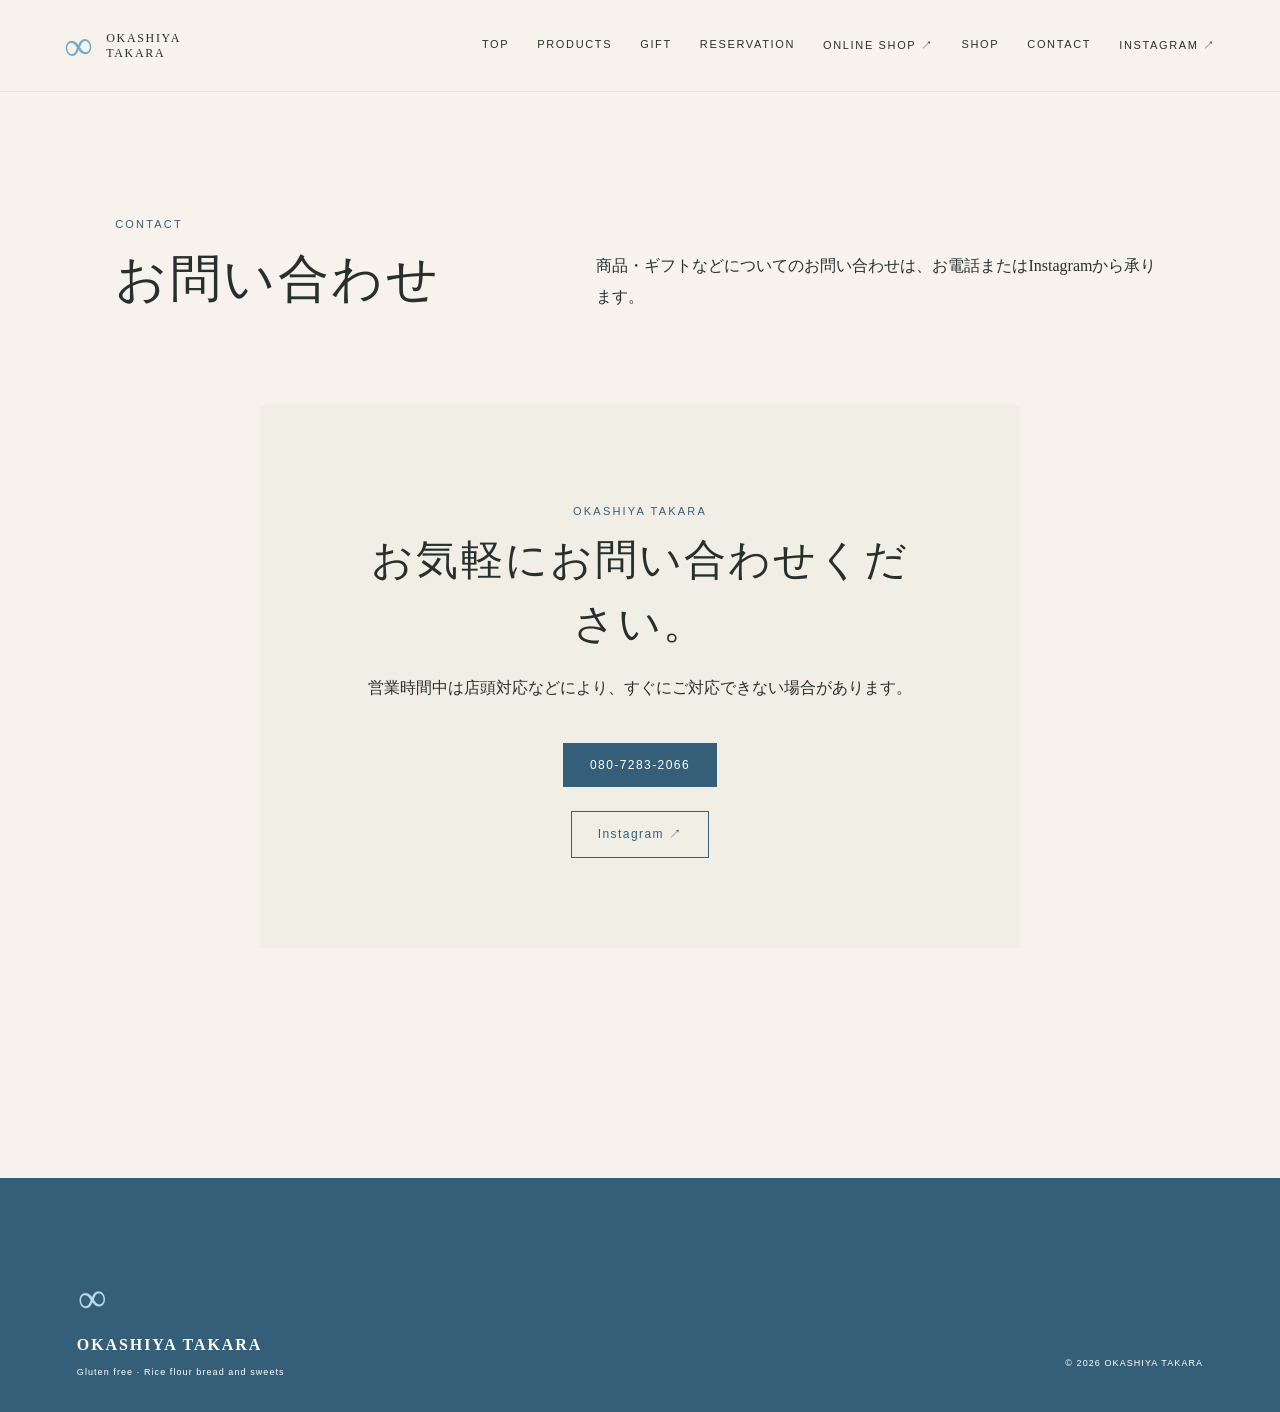
==== contact.html @ b6fbfa03 "Add files via upload" ====
<!doctype html><html lang='ja'><head><meta charset='utf-8'><meta name='viewport' content='width=device-width,initial-scale=1'><meta name='description' content='お菓子屋TAKARAへのお問い合わせ。商品、ギフト、注文限定のケーキ・タルトなどのご相談は、お電話またはInstagramから承ります。'><title>お問い合わせ｜お菓子屋TAKARA｜米粉のお菓子・ギフト</title><meta name='robots' content='index,follow'><meta name='theme-color' content='#f4f0e8'><meta property='og:type' content='website'><meta property='og:locale' content='ja_JP'><meta property='og:site_name' content='お菓子屋 TAKARA'><meta property='og:title' content='お問い合わせ｜お菓子屋TAKARA｜米粉のお菓子・ギフト'><meta property='og:description' content='お菓子屋TAKARAへのお問い合わせ。商品、ギフト、注文限定のケーキ・タルトなどのご相談は、お電話またはInstagramから承ります。'><link rel='stylesheet' href='style.css'></head><body><header class='sub-header'><a class='brand' href='index.html'><span class='bow'>∞</span><span>OKASHIYA<br>TAKARA</span></a><button class='menu' aria-label='メニュー'>MENU</button><nav><a href='index.html'>TOP</a><a href='menu.html'>PRODUCTS</a><a href='gift.html'>GIFT</a><a href='reservation.html'>RESERVATION</a><a href='https://okashiyatkr.base.shop/' target='_blank' rel='noopener noreferrer'>ONLINE SHOP ↗</a><a href='shop.html'>SHOP</a><a href='contact.html'>CONTACT</a><a href='https://www.instagram.com/okashiya_takara/' target='_blank' rel='noopener noreferrer'>INSTAGRAM ↗</a></nav></header><main><section class='sub-hero'><div><p class='section-no'>CONTACT</p><h1>お問い合わせ</h1></div><p>商品・ギフトなどについてのお問い合わせは、お電話またはInstagramから承ります。</p></section><section class='sub-main'><div class='contact-box'><p class='section-no'>OKASHIYA TAKARA</p><h2>お気軽にお問い合わせください。</h2><p>営業時間中は店頭対応などにより、すぐにご対応できない場合があります。</p><a class='button' href='tel:08072832066'>080-7283-2066</a><br><a class='button outline' href='https://www.instagram.com/okashiya_takara/' target='_blank' rel='noopener noreferrer'>Instagram ↗</a></div></section></main><footer><div class='footer-brand'><span class='bow'>∞</span><strong>OKASHIYA TAKARA</strong><span>Gluten free · Rice flour bread and sweets</span></div><p>© 2026 OKASHIYA TAKARA</p></footer><script src='script.js'></script></body></html>
---- style.css ----
:root{--blue:#72add0;--deep:#355f78;--cream:#f7f3ec;--ink:#28302e;--line:#d8d6cf}*{box-sizing:border-box}html{scroll-behavior:smooth}body{margin:0;background:var(--cream);color:var(--ink);font-family:"Yu Mincho","Hiragino Mincho ProN",serif;line-height:1.9}header{height:92px;padding:0 5vw;display:flex;align-items:center;justify-content:space-between;background:rgba(247,243,236,.95);position:sticky;top:0;z-index:10;border-bottom:1px solid rgba(0,0,0,.05)}.brand{display:flex;gap:12px;align-items:center;text-decoration:none;color:var(--ink);font-family:Georgia,serif;font-size:12px;letter-spacing:.14em;line-height:1.25}.bow{font-size:40px;color:var(--blue);font-family:Georgia,serif;transform:rotate(-8deg);display:inline-block}nav{display:flex;gap:28px}nav a,.menu{font:11px Arial,sans-serif;letter-spacing:.15em;color:var(--ink);text-decoration:none}.menu{display:none;background:none;border:0}.hero{min-height:calc(100vh - 92px);position:relative;display:grid;grid-template-columns:58% 42%;align-items:center}.hero>img{width:100%;height:calc(100vh - 92px);object-fit:cover}.hero-copy{padding:7vw}.eyebrow,.section-no{font:11px Arial,sans-serif;letter-spacing:.2em;color:var(--deep)}h1,h2{font-weight:400;line-height:1.5;letter-spacing:.05em}h1{font-size:clamp(32px,4vw,62px);margin:22px 0 28px}h2{font-size:clamp(28px,3.3vw,48px);margin:18px 0}.hero-copy p{font-size:15px}.button{display:inline-block;margin-top:24px;padding:14px 26px;background:var(--deep);color:white;text-decoration:none;font:12px Arial,sans-serif;letter-spacing:.12em;border:1px solid var(--deep);transition:.2s}.button:hover{opacity:.8}.button.outline{background:transparent;color:var(--deep)}.scroll{position:absolute;right:3vw;bottom:24px;font:9px Arial;letter-spacing:.2em;writing-mode:vertical-rl}.concept,.shop{padding:11vw 9vw;display:grid;grid-template-columns:1fr 1fr;gap:10vw}.copy{padding-top:55px;font-size:15px}.note{font-size:11px;color:#6b6b66;margin-top:32px}.feature{padding:0 9vw 10vw}.feature img{width:100%;height:68vh;object-fit:cover}.products{padding:0 9vw 12vw}.heading-row{display:flex;justify-content:space-between;align-items:end;margin-bottom:60px}.heading-row>p{font-size:13px}.grid{display:grid;grid-template-columns:repeat(4,1fr);gap:24px}.grid img{width:100%;aspect-ratio:4/5;object-fit:cover}.grid article:nth-child(even){margin-top:60px}.grid h3{font-weight:400;font-size:19px;margin:18px 0 5px}.grid p{font-size:12px;line-height:1.8;margin:0}.text-link{display:inline-block;margin-top:50px;color:var(--deep);font:11px Arial;letter-spacing:.14em;text-underline-offset:7px}.gift{display:grid;grid-template-columns:1.15fr .85fr;background:#dcebf2}.gift-img img{width:100%;height:720px;object-fit:cover}.gift-copy{padding:10vw 8vw;align-self:center}.gift-copy p{font-size:14px}.gallery{display:grid;grid-template-columns:repeat(3,1fr);gap:0}.gallery img{width:100%;aspect-ratio:1/1;object-fit:cover}.shop{background:#f1eee6}.shop .lead{margin-top:35px}.info dl{display:grid;grid-template-columns:120px 1fr;border-top:1px solid var(--line)}.info dt,.info dd{padding:20px 0;border-bottom:1px solid var(--line);margin:0}.info dt{font:10px Arial;letter-spacing:.14em}.info dd{font-size:14px}.info small,.update{font-size:11px}.actions{display:flex;gap:10px;flex-wrap:wrap}.update{margin-top:22px;color:#666}footer{padding:70px 6vw 35px;background:var(--deep);color:white;display:flex;justify-content:space-between;align-items:end}.footer-brand{display:flex;flex-direction:column;gap:6px;letter-spacing:.12em}.footer-brand .bow{color:#b9d9ea}.footer-brand span:last-child,footer p{font:9px Arial;letter-spacing:.12em}@media(max-width:800px){header{height:72px}.menu{display:block}nav{display:none;position:absolute;top:72px;left:0;right:0;background:var(--cream);padding:25px 5vw;flex-direction:column;border-bottom:1px solid var(--line)}nav.open{display:flex}.hero{display:block}.hero>img{height:62vh}.hero-copy{padding:12vw 8vw 16vw}.scroll{display:none}.concept,.shop{grid-template-columns:1fr;padding:20vw 8vw;gap:2vw}.copy{padding-top:10px}.feature{padding:0 0 18vw}.feature img{height:55vh}.products{padding:0 8vw 20vw}.heading-row{display:block}.grid{grid-template-columns:1fr 1fr;gap:14px}.grid article:nth-child(even){margin-top:40px}.gift{grid-template-columns:1fr}.gift-img img{height:55vh}.gift-copy{padding:16vw 8vw}.gallery{grid-template-columns:1fr 1fr}.gallery img:last-child{grid-column:1/3;aspect-ratio:2/1}.info dl{grid-template-columns:90px 1fr}footer{display:block}.footer-brand{margin-bottom:50px}}

/* sub pages */
.sub-header{position:sticky}.sub-hero{padding:9vw 9vw 6vw;display:grid;grid-template-columns:.8fr 1.2fr;gap:8vw;align-items:end}.sub-hero h1{margin:10px 0}.sub-hero p{max-width:620px}.sub-main{padding:0 9vw 10vw}.menu-list{display:grid;grid-template-columns:repeat(2,1fr);gap:70px 30px}.menu-card img{width:100%;aspect-ratio:4/3;object-fit:cover}.menu-card h2{font-size:28px;margin:18px 0 8px}.menu-card p{font-size:13px}.page-note{margin:60px 0;padding:30px 0;border-top:1px solid var(--line);border-bottom:1px solid var(--line);font-size:12px}.wide-photo{width:100%;height:65vh;object-fit:cover}.two-col{display:grid;grid-template-columns:1fr 1fr;gap:8vw;align-items:start;margin:8vw 0}.simple-list{border-top:1px solid var(--line)}.simple-list div{padding:22px 0;border-bottom:1px solid var(--line)}.simple-list strong{display:block;font-weight:400;font-size:18px}.simple-list span{font-size:12px}.contact-box{max-width:760px;margin:0 auto 8vw;text-align:center;padding:7vw;background:#f1eee6}.contact-box h2{margin-top:0}.subnav{display:flex;gap:22px;flex-wrap:wrap;margin-top:28px}.subnav a{font:11px Arial;letter-spacing:.12em;color:var(--deep);text-underline-offset:6px}@media(max-width:800px){.sub-hero,.two-col{grid-template-columns:1fr;padding-left:8vw;padding-right:8vw}.sub-main{padding-left:8vw;padding-right:8vw}.menu-list{grid-template-columns:1fr}.wide-photo{height:48vh}.contact-box{padding:14vw 7vw}}
/* v8 online shop + reservation */
.online-reserve{padding:10vw 9vw;display:grid;grid-template-columns:1fr 1fr;gap:8vw;background:#fff}.online-reserve>div{padding:4vw;border-top:1px solid var(--line)}.online-reserve p{font-size:13px}.reservation-note{max-width:850px;margin:0 auto 40px;padding:28px 32px;background:#f1eee6}.reservation-note strong{font-weight:400;font-size:20px}.reservation-note p{font-size:12px}.reservation-note a,.form-fallback a,.card-link{color:var(--deep);text-underline-offset:5px}.form-wrap{max-width:900px;margin:0 auto;background:white}.form-wrap iframe{width:100%;height:1500px;border:0;display:block}.form-fallback{text-align:center;font-size:12px;margin-top:18px}.card-link{display:inline-block;margin-top:8px;font:11px Arial;letter-spacing:.1em}@media(max-width:800px){.online-reserve{grid-template-columns:1fr;padding:16vw 8vw;gap:8vw}.online-reserve>div{padding:8vw 0}.form-wrap iframe{height:1700px}.reservation-note{padding:24px 20px}}
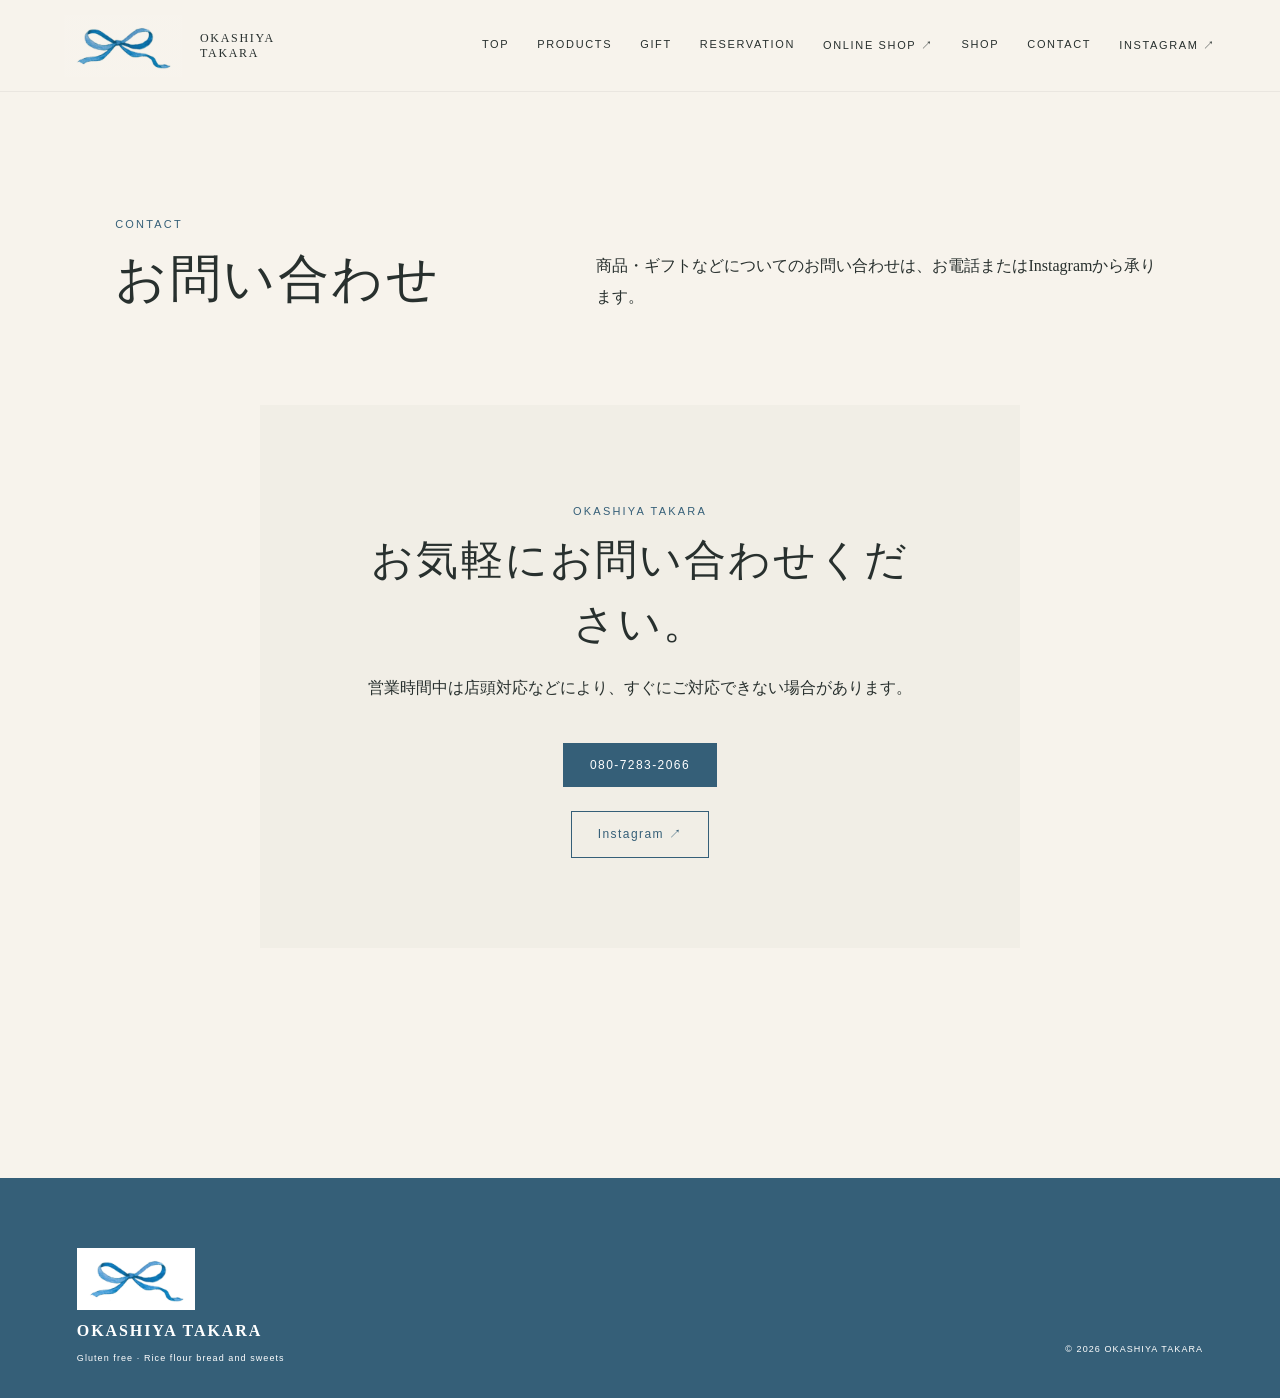
==== commit e9e75b4c: "Install GA4 tracking on contact.html" ====
--- a/contact.html
+++ b/contact.html
@@ -1 +1,9 @@
-<!doctype html><html lang='ja'><head><meta charset='utf-8'><meta name='viewport' content='width=device-width,initial-scale=1'><meta name='description' content='お菓子屋TAKARAへのお問い合わせ。商品、ギフト、注文限定のケーキ・タルトなどのご相談は、お電話またはInstagramから承ります。'><title>お問い合わせ｜お菓子屋TAKARA｜米粉のお菓子・ギフト</title><meta name='robots' content='index,follow'><meta name='theme-color' content='#f4f0e8'><meta property='og:type' content='website'><meta property='og:locale' content='ja_JP'><meta property='og:site_name' content='お菓子屋 TAKARA'><meta property='og:title' content='お問い合わせ｜お菓子屋TAKARA｜米粉のお菓子・ギフト'><meta property='og:description' content='お菓子屋TAKARAへのお問い合わせ。商品、ギフト、注文限定のケーキ・タルトなどのご相談は、お電話またはInstagramから承ります。'><link rel='stylesheet' href='style.css'></head><body><header class='sub-header'><a class='brand' href='index.html'><span class='bow'>∞</span><span>OKASHIYA<br>TAKARA</span></a><button class='menu' aria-label='メニュー'>MENU</button><nav><a href='index.html'>TOP</a><a href='menu.html'>PRODUCTS</a><a href='gift.html'>GIFT</a><a href='reservation.html'>RESERVATION</a><a href='https://okashiyatkr.base.shop/' target='_blank' rel='noopener noreferrer'>ONLINE SHOP ↗</a><a href='shop.html'>SHOP</a><a href='contact.html'>CONTACT</a><a href='https://www.instagram.com/okashiya_takara/' target='_blank' rel='noopener noreferrer'>INSTAGRAM ↗</a></nav></header><main><section class='sub-hero'><div><p class='section-no'>CONTACT</p><h1>お問い合わせ</h1></div><p>商品・ギフトなどについてのお問い合わせは、お電話またはInstagramから承ります。</p></section><section class='sub-main'><div class='contact-box'><p class='section-no'>OKASHIYA TAKARA</p><h2>お気軽にお問い合わせください。</h2><p>営業時間中は店頭対応などにより、すぐにご対応できない場合があります。</p><a class='button' href='tel:08072832066'>080-7283-2066</a><br><a class='button outline' href='https://www.instagram.com/okashiya_takara/' target='_blank' rel='noopener noreferrer'>Instagram ↗</a></div></section></main><footer><div class='footer-brand'><span class='bow'>∞</span><strong>OKASHIYA TAKARA</strong><span>Gluten free · Rice flour bread and sweets</span></div><p>© 2026 OKASHIYA TAKARA</p></footer><script src='script.js'></script></body></html>+<!doctype html><html lang='ja'><head><meta charset='utf-8'><meta name='viewport' content='width=device-width,initial-scale=1'><meta name='description' content='お菓子屋TAKARAへのお問い合わせ。商品、ギフト、注文限定のケーキ・タルトなどのご相談は、お電話またはInstagramから承ります。'><title>お問い合わせ｜お菓子屋TAKARA｜米粉のお菓子・ギフト</title><meta name='robots' content='index,follow'><link rel='canonical' href='https://okashiya-takara.jp/contact.html'><meta name='theme-color' content='#f4f0e8'><meta property='og:type' content='website'><meta property='og:locale' content='ja_JP'><meta property='og:site_name' content='お菓子屋 TAKARA'><meta property='og:title' content='お問い合わせ｜お菓子屋TAKARA｜米粉のお菓子・ギフト'><meta property='og:description' content='お菓子屋TAKARAへのお問い合わせ。商品、ギフト、注文限定のケーキ・タルトなどのご相談は、お電話またはInstagramから承ります。'><meta property='og:url' content='https://okashiya-takara.jp/contact.html'><meta property='og:image' content='https://okashiya-takara.jp/assets/1000015852.jpg'><meta name='twitter:card' content='summary_large_image'><link rel='stylesheet' href='style.css'><!-- Google tag (gtag.js) -->
+<script async src="https://www.googletagmanager.com/gtag/js?id=G-F5Y694Q9GD"></script>
+<script>
+  window.dataLayer = window.dataLayer || [];
+  function gtag(){dataLayer.push(arguments);}
+  gtag('js', new Date());
+  gtag('config', 'G-F5Y694Q9GD');
+</script>
+</head><body><header class='sub-header'><a class='brand' href='index.html'><span class='bow'>∞</span><span>OKASHIYA<br>TAKARA</span></a><button class='menu' aria-label='メニュー'>MENU</button><nav><a href='index.html'>TOP</a><a href='menu.html'>PRODUCTS</a><a href='gift.html'>GIFT</a><a href='reservation.html'>RESERVATION</a><a href='https://okashiyatkr.base.shop/' target='_blank' rel='noopener noreferrer'>ONLINE SHOP ↗</a><a href='shop.html'>SHOP</a><a href='contact.html'>CONTACT</a><a href='https://www.instagram.com/okashiya_takara/' target='_blank' rel='noopener noreferrer'>INSTAGRAM ↗</a></nav></header><main><section class='sub-hero'><div><p class='section-no'>CONTACT</p><h1>お問い合わせ</h1></div><p>商品・ギフトなどについてのお問い合わせは、お電話またはInstagramから承ります。</p></section><section class='sub-main'><div class='contact-box'><p class='section-no'>OKASHIYA TAKARA</p><h2>お気軽にお問い合わせください。</h2><p>営業時間中は店頭対応などにより、すぐにご対応できない場合があります。</p><a class='button' href='tel:08072832066'>080-7283-2066</a><br><a class='button outline' href='https://www.instagram.com/okashiya_takara/' target='_blank' rel='noopener noreferrer'>Instagram ↗</a></div></section></main><footer><div class='footer-brand'><span class='bow'>∞</span><strong>OKASHIYA TAKARA</strong><span>Gluten free · Rice flour bread and sweets</span></div><p>© 2026 OKASHIYA TAKARA</p></footer><script src='script.js'></script></body></html>
--- a/style.css
+++ b/style.css
@@ -4,3 +4,6 @@
 .sub-header{position:sticky}.sub-hero{padding:9vw 9vw 6vw;display:grid;grid-template-columns:.8fr 1.2fr;gap:8vw;align-items:end}.sub-hero h1{margin:10px 0}.sub-hero p{max-width:620px}.sub-main{padding:0 9vw 10vw}.menu-list{display:grid;grid-template-columns:repeat(2,1fr);gap:70px 30px}.menu-card img{width:100%;aspect-ratio:4/3;object-fit:cover}.menu-card h2{font-size:28px;margin:18px 0 8px}.menu-card p{font-size:13px}.page-note{margin:60px 0;padding:30px 0;border-top:1px solid var(--line);border-bottom:1px solid var(--line);font-size:12px}.wide-photo{width:100%;height:65vh;object-fit:cover}.two-col{display:grid;grid-template-columns:1fr 1fr;gap:8vw;align-items:start;margin:8vw 0}.simple-list{border-top:1px solid var(--line)}.simple-list div{padding:22px 0;border-bottom:1px solid var(--line)}.simple-list strong{display:block;font-weight:400;font-size:18px}.simple-list span{font-size:12px}.contact-box{max-width:760px;margin:0 auto 8vw;text-align:center;padding:7vw;background:#f1eee6}.contact-box h2{margin-top:0}.subnav{display:flex;gap:22px;flex-wrap:wrap;margin-top:28px}.subnav a{font:11px Arial;letter-spacing:.12em;color:var(--deep);text-underline-offset:6px}@media(max-width:800px){.sub-hero,.two-col{grid-template-columns:1fr;padding-left:8vw;padding-right:8vw}.sub-main{padding-left:8vw;padding-right:8vw}.menu-list{grid-template-columns:1fr}.wide-photo{height:48vh}.contact-box{padding:14vw 7vw}}
 /* v8 online shop + reservation */
 .online-reserve{padding:10vw 9vw;display:grid;grid-template-columns:1fr 1fr;gap:8vw;background:#fff}.online-reserve>div{padding:4vw;border-top:1px solid var(--line)}.online-reserve p{font-size:13px}.reservation-note{max-width:850px;margin:0 auto 40px;padding:28px 32px;background:#f1eee6}.reservation-note strong{font-weight:400;font-size:20px}.reservation-note p{font-size:12px}.reservation-note a,.form-fallback a,.card-link{color:var(--deep);text-underline-offset:5px}.form-wrap{max-width:900px;margin:0 auto;background:white}.form-wrap iframe{width:100%;height:1500px;border:0;display:block}.form-fallback{text-align:center;font-size:12px;margin-top:18px}.card-link{display:inline-block;margin-top:8px;font:11px Arial;letter-spacing:.1em}@media(max-width:800px){.online-reserve{grid-template-columns:1fr;padding:16vw 8vw;gap:8vw}.online-reserve>div{padding:8vw 0}.form-wrap iframe{height:1700px}.reservation-note{padding:24px 20px}}
+
+/* TAKARA ribbon logo - original uploaded artwork, blended with cream header */
+.bow{font-size:0;width:118px;height:62px;transform:none;flex:0 0 auto;background-image:linear-gradient(rgba(247,243,236,.96),rgba(247,243,236,.96)),url('takara-ribbon.jpg');background-blend-mode:multiply;background-position:center;background-size:cover;background-repeat:no-repeat}.brand{gap:18px}.footer-brand .bow{width:118px;height:62px;background-image:url('takara-ribbon.jpg');background-size:cover;background-position:center;filter:none;opacity:1}@media(max-width:800px){.bow{width:82px;height:44px}.brand{gap:10px;font-size:10px}}
